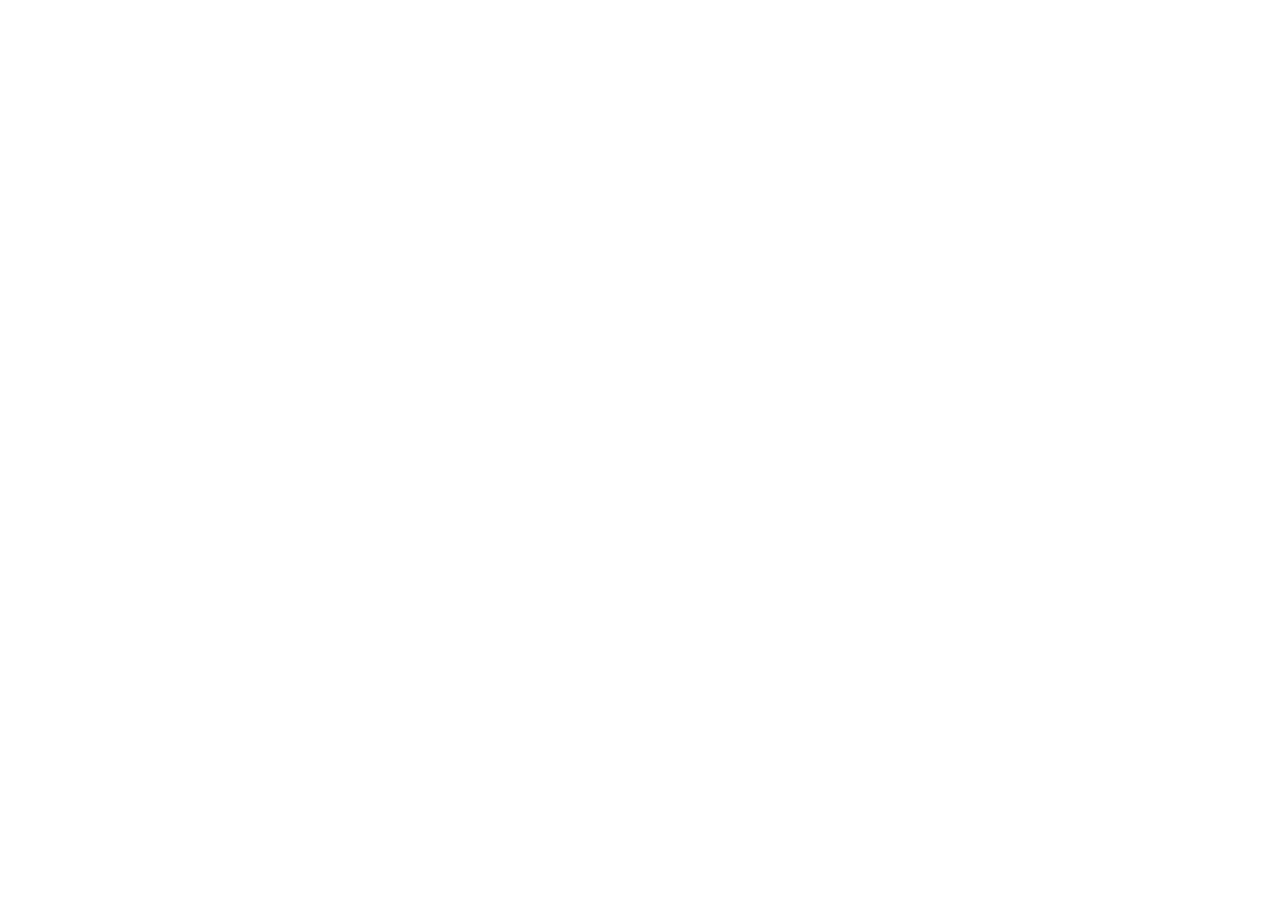
==== index.html @ 5623b1d1 "OSC app v1.0.0 review build" ====
<!doctype html>
<html lang="en">
  <head>
    <meta charset="UTF-8" />
    <meta name="viewport" content="width=device-width, initial-scale=1, viewport-fit=cover" />
    <meta name="theme-color" content="#83B726" />
    <meta name="description" content="OneSource Commercial business operations platform." />
    <title>OSC | OneSource Commercial</title>
    <script type="module" crossorigin src="./assets/index-0mWFvfF6.js"></script>
    <link rel="stylesheet" crossorigin href="./assets/index-DsCitcEf.css">
  </head>
  <body>
    <div id="root"></div>
  </body>
</html>
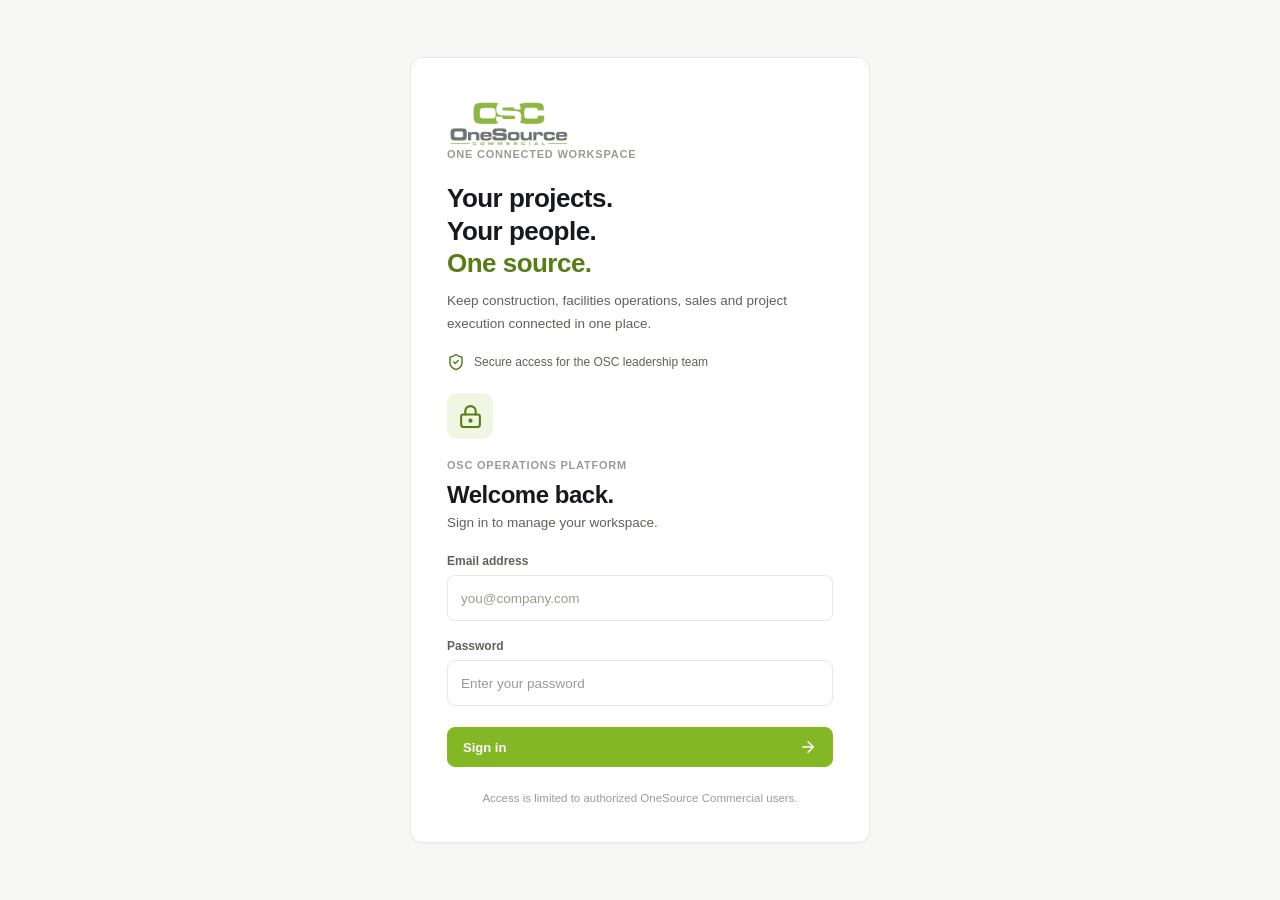
==== commit 996bd3be: "Deploy custom-domain root build for projectosc.com" ====
--- a/index.html
+++ b/index.html
@@ -3,11 +3,11 @@
   <head>
     <meta charset="UTF-8" />
     <meta name="viewport" content="width=device-width, initial-scale=1, viewport-fit=cover" />
-    <meta name="theme-color" content="#83B726" />
+    <meta name="theme-color" content="#000000" />
     <meta name="description" content="OneSource Commercial business operations platform." />
     <title>OSC | OneSource Commercial</title>
-    <script type="module" crossorigin src="./assets/index-0mWFvfF6.js"></script>
-    <link rel="stylesheet" crossorigin href="./assets/index-DsCitcEf.css">
+    <script type="module" crossorigin src="/assets/index-DLXqfjLJ.js"></script>
+    <link rel="stylesheet" crossorigin href="/assets/index-TkzuoEkD.css">
   </head>
   <body>
     <div id="root"></div>
--- a/assets/index-TkzuoEkD.css
+++ b/assets/index-TkzuoEkD.css
@@ -0,0 +1 @@
+.button.secondary{background:var(--surface);color:var(--ink);border:1px solid var(--line)}.button.secondary:hover:not(:disabled){border-color:#d8d8d0;color:var(--ink);background:var(--surface)}.button.small{min-height:34px;padding:7px 12px;font-size:12px}.button.danger-ghost{background:transparent;color:var(--red);border:1px solid rgba(201,58,50,.45)}.button.danger-ghost:hover:not(:disabled){border-color:var(--red);color:var(--red);background:var(--red-wash)}.crm-input{width:100%;min-height:42px;padding:10px 12px;border:1px solid var(--line);border-radius:var(--radius-sm);background:var(--surface);color:var(--ink);font-size:13px;outline:none}.crm-input::placeholder{color:var(--ink-3)}.crm-input:focus{border-color:var(--green);box-shadow:0 0 0 3px #83b7262e}textarea.crm-input{min-height:76px;resize:vertical}select.crm-input{-webkit-appearance:auto;-moz-appearance:auto;appearance:auto}input[type=checkbox],input[type=radio]{accent-color:var(--green)}.filter-bar{display:flex;flex-wrap:wrap;gap:12px;margin-bottom:20px}.filter-bar .crm-input{width:auto;min-width:180px}.filter-search{position:relative;flex:1;min-width:220px}.filter-search .crm-input{width:100%;padding-left:38px}.filter-search svg{position:absolute;left:12px;top:50%;transform:translateY(-50%);color:var(--ink-3)}.org-grid{display:grid;grid-template-columns:repeat(2,minmax(0,1fr));gap:14px}.org-card{padding:20px}.org-card-head{display:flex;align-items:flex-start;justify-content:space-between;gap:12px;margin-bottom:10px}.org-card h3{margin:0 0 4px;font-size:16px;font-weight:700}.org-meta{color:var(--ink-2);font-size:12px;line-height:1.7}.badge{display:inline-flex;align-items:center;padding:3px 9px;border:1px solid rgba(131,183,38,.35);border-radius:99px;background:var(--green-tint);color:var(--green-dark);font-size:11px;font-weight:600;white-space:nowrap}.badge.vendor{background:var(--panel-3);border-color:var(--line);color:var(--ink-2)}.badge.prospect{background:var(--amber-wash);border-color:#b97f1466;color:var(--amber)}.chip-row{display:flex;flex-wrap:wrap;gap:7px;margin:12px 0 4px}.chip{display:inline-flex;align-items:center;gap:6px;padding:4px 9px;border-radius:99px;background:var(--panel-3);border:1px solid var(--line);color:var(--ink-2);font-size:11px;font-weight:600}.chip button{display:inline-flex;padding:0;border:0;background:transparent;color:var(--ink-3)}.chip button:hover{color:var(--red)}.contact-list{margin-top:14px;border-top:1px solid var(--line)}.contact-row{display:flex;align-items:center;justify-content:space-between;gap:12px;padding:10px 0;border-bottom:1px solid var(--line-soft)}.contact-row:last-child{border-bottom:0}.contact-name{font-size:13px;font-weight:700}.contact-detail{color:var(--ink-2);font-size:11px;line-height:1.6}.card-actions{display:flex;gap:8px;margin-top:14px;flex-wrap:wrap}.trade-add{display:flex;gap:8px;margin-top:12px}.trade-add .crm-input{min-height:36px}.modal-backdrop{position:fixed;top:0;right:0;bottom:0;left:0;z-index:60;display:flex;align-items:flex-start;justify-content:center;padding:28px 16px;background:#17191d73;overflow-y:auto}.modal-card{width:min(680px,100%);padding:24px;border:1px solid var(--line);border-radius:14px;background:var(--surface);box-shadow:var(--shadow-floating)}.modal-head{display:flex;align-items:center;justify-content:space-between;gap:12px;margin-bottom:18px}.modal-head h2{margin:0;font-size:16px;font-weight:700;letter-spacing:.02em}.form-grid{display:grid;grid-template-columns:repeat(2,minmax(0,1fr));gap:14px}.field{display:flex;flex-direction:column;gap:6px}.field.full{grid-column:1 / -1}.field label{font-size:12px;font-weight:600;color:var(--ink-2)}.field-error{color:var(--red);font-size:11px;font-weight:600}.checkbox-row{display:flex;flex-wrap:wrap;gap:16px}.checkbox-row label{display:inline-flex;align-items:center;gap:7px;font-size:12px;font-weight:600;color:var(--ink)}.form-actions{display:flex;justify-content:flex-end;gap:10px;margin-top:20px}.crm-layout{display:grid;grid-template-columns:350px minmax(0,1fr);gap:14px;align-items:start}.crm-side{display:flex;flex-direction:column;gap:14px;min-width:0}.tabs{display:inline-flex;gap:4px;padding:4px;border:1px solid var(--line);border-radius:var(--radius-md);background:var(--panel-3)}.tab{padding:8px 15px;border:0;border-radius:var(--radius-sm);background:transparent;color:var(--ink-2);font-size:12.5px;font-weight:550}.tab:hover{color:var(--ink)}.tab.active{background:var(--surface);color:var(--ink);box-shadow:var(--shadow-card)}.mini-row{padding:11px 0;border-top:1px solid var(--line-soft)}.mini-row:first-of-type{border-top:0}.mini-title{display:flex;align-items:center;justify-content:space-between;gap:10px;font-size:13px;font-weight:700}.mini-detail{margin-top:3px;color:var(--ink-2);font-size:11px;line-height:1.6}.overdue{color:var(--red);font-weight:700}.board{display:flex;gap:12px;overflow-x:auto;padding-bottom:14px}.board-column{flex:1 0 240px;max-width:300px;padding:13px;border:1px solid var(--line);border-radius:var(--radius-lg);background:var(--panel-2);box-shadow:var(--shadow-card)}.board-column h3{display:flex;align-items:center;justify-content:space-between;margin:0 0 12px;font-size:11px;font-weight:600;letter-spacing:.07em;text-transform:uppercase;color:var(--ink-3)}.board-column h3 .section-count{margin-left:0}.opp-card{padding:12px;margin-bottom:9px;border:1px solid var(--line);border-radius:var(--radius-md);background:var(--surface);cursor:pointer}.opp-card:hover{border-color:var(--green-dim)}.opp-card.selected{border-color:var(--green);box-shadow:0 0 0 2px #83b72640}.opp-card h4{margin:0 0 5px;font-size:13px;font-weight:700;line-height:1.4}.opp-meta{color:var(--ink-2);font-size:11px;line-height:1.65}.opp-value{color:var(--green-dark);font-weight:700;font-variant-numeric:tabular-nums}.opp-actions{display:flex;gap:7px;margin-top:10px}.opp-actions select{flex:1;min-height:34px;font-size:11px}.timeline{display:flex;flex-direction:column}.timeline-item{padding:11px 0 11px 16px;border-left:2px solid var(--line);position:relative}.timeline-item:before{content:"";position:absolute;left:-5px;top:16px;width:8px;height:8px;border-radius:50%;background:var(--green)}.timeline-item h4{margin:0 0 3px;font-size:12px;font-weight:700}.timeline-item p{margin:0;color:var(--ink-2);font-size:11px;line-height:1.6}@media(max-width:1180px){.crm-layout,.org-grid{grid-template-columns:1fr}}@media(max-width:760px){.form-grid{grid-template-columns:1fr}.filter-bar .crm-input{width:100%}.board-column{flex-basis:82vw;max-width:82vw}}.status-badge{display:inline-flex;align-items:center;padding:3px 9px;border:1px solid var(--line);border-radius:99px;background:var(--panel-3);color:var(--ink-2);font-size:11px;font-weight:600;white-space:nowrap}.status-badge.pending{background:var(--amber-wash);border-color:#b97f1466;color:var(--amber)}.status-badge.active{background:var(--green-tint);border-color:#83b72659;color:var(--green-dark)}.status-badge.on_hold{background:var(--panel-3);color:var(--ink-2)}.status-badge.complete{background:var(--panel-3);border-color:var(--line);color:var(--ink-2)}.status-badge.todo{background:var(--panel-3);color:var(--ink-2)}.status-badge.in_progress{background:var(--green-tint);border-color:#83b72659;color:var(--green-dark)}.status-badge.blocked{background:var(--red-wash);border-color:#c93a3266;color:var(--red)}.status-badge.done{background:var(--panel-3);border-color:var(--line);color:var(--ink-2)}.status-badge.canceled{background:var(--panel-3);color:var(--ink-3)}.priority-badge.urgent{background:var(--red-wash);border-color:#c93a3266;color:var(--red)}.priority-badge.high{background:var(--amber-wash);border-color:#b97f1466;color:var(--amber)}.project-grid{display:grid;grid-template-columns:repeat(2,minmax(0,1fr));gap:14px}.project-card{display:block;padding:20px}a.project-card:hover,.project-card:hover{border-color:var(--green-dim);color:inherit}.project-card-head{display:flex;align-items:flex-start;justify-content:space-between;gap:12px;margin-bottom:6px}.project-card h3{margin:0 0 4px;font-size:16px;font-weight:700}.project-number{color:var(--green-dark);font-size:11.5px;font-weight:600}.project-meta{color:var(--ink-2);font-size:12px;line-height:1.7}.progress-track{height:6px;margin:14px 0 6px;border-radius:99px;background:#eeeee8;overflow:hidden}.progress-fill{height:100%;border-radius:99px;background:var(--green)}.progress-label{display:flex;justify-content:space-between;color:var(--ink-2);font-size:11.5px}.detail-back{display:inline-flex;align-items:center;gap:7px;margin-bottom:16px;color:var(--green-dark);font-size:12.5px;font-weight:600}.detail-head{padding:22px;margin-bottom:14px}.detail-head-top{display:flex;align-items:flex-start;justify-content:space-between;gap:16px;flex-wrap:wrap}.detail-head h1{margin:4px 0 6px;font-size:clamp(22px,3vw,29px);font-weight:700;letter-spacing:.01em}.detail-head-actions{display:flex;align-items:center;gap:10px;flex-wrap:wrap}.detail-head-actions .crm-input{width:auto;min-width:150px;min-height:40px}.kv-grid{display:grid;grid-template-columns:repeat(4,minmax(0,1fr));gap:16px 22px;margin-top:20px}.kv{min-width:0}.kv dt{margin:0 0 4px;color:var(--ink-3);font-size:11px;font-weight:600;letter-spacing:.07em;text-transform:uppercase}.kv dd{margin:0;color:var(--ink);font-size:13px;font-weight:600;overflow-wrap:anywhere}.detail-tabs{margin-bottom:14px}.checklist-progress{display:flex;align-items:center;gap:14px;margin-bottom:8px}.checklist-progress .progress-track{flex:1;margin:0}.checklist-progress span{color:var(--ink-2);font-size:11.5px;white-space:nowrap}.checklist-item{display:flex;align-items:flex-start;gap:12px;padding:12px 0;border-top:1px solid var(--line-soft)}.checklist-item:first-of-type{border-top:0}.checklist-item input[type=checkbox]{width:17px;height:17px;margin-top:1px;accent-color:var(--green);flex-shrink:0}.checklist-body{flex:1;min-width:0}.checklist-title{font-size:13px;font-weight:700}.checklist-title.done{color:var(--ink-3);text-decoration:line-through}.checklist-detail{color:var(--ink-2);font-size:11px;line-height:1.6}.required-tag{margin-left:8px;padding:2px 7px;border:1px solid rgba(185,127,20,.4);border-radius:99px;background:var(--amber-bg);color:var(--amber);font-size:10.5px;font-weight:600;vertical-align:2px}.file-row{display:flex;align-items:center;justify-content:space-between;gap:14px;padding:12px 0;border-top:1px solid var(--line-soft)}.file-row:first-of-type{border-top:0}.file-main{display:flex;align-items:center;gap:12px;min-width:0}.file-icon{display:flex;align-items:center;justify-content:center;width:36px;height:36px;border:1px solid var(--line);border-radius:var(--radius-md);background:var(--green-tint);color:var(--green-dark);flex-shrink:0}.file-name{font-size:13px;font-weight:700;overflow-wrap:anywhere}.file-detail{color:var(--ink-2);font-size:11px;line-height:1.6}.file-actions{display:flex;gap:8px;flex-shrink:0}.upload-bar{display:flex;flex-wrap:wrap;align-items:center;gap:10px;margin-bottom:8px}.upload-bar .crm-input{width:auto;min-width:150px}.upload-bar input[type=file]{font-size:12px;color:var(--ink-2);max-width:100%}.task-card{cursor:default}.task-card .opp-actions select{flex:1}.task-comments{margin-top:12px;padding-top:12px;border-top:1px solid var(--line-soft)}.comment-row{padding:9px 0;border-top:1px solid var(--line-soft)}.comment-row:first-of-type{border-top:0}.comment-meta{color:var(--ink-3);font-size:11.5px}.comment-body{margin-top:2px;font-size:12px;line-height:1.6;color:var(--ink)}.comment-form{display:flex;gap:8px;margin-top:10px}.comment-form .crm-input{flex:1;min-height:38px}.note-row{padding:13px 0;border-top:1px solid var(--line-soft)}.note-row:first-of-type{border-top:0}.note-head{display:flex;align-items:baseline;justify-content:space-between;gap:12px}.note-title{font-size:13px;font-weight:700}.note-meta{color:var(--ink-3);font-size:11.5px;white-space:nowrap}.note-body{margin-top:4px;color:var(--ink-2);font-size:12px;line-height:1.7;white-space:pre-wrap}.member-row{display:flex;align-items:center;justify-content:space-between;gap:12px;padding:10px 0;border-top:1px solid var(--line-soft)}.member-row:first-of-type{border-top:0}.member-name{font-size:13px;font-weight:700}.member-detail{color:var(--ink-2);font-size:11px}.member-add{display:flex;flex-wrap:wrap;gap:8px;margin-top:14px}.member-add .crm-input{width:auto;flex:1;min-width:150px;min-height:38px}.section-stack{display:flex;flex-direction:column;gap:14px}@media(max-width:1180px){.kv-grid{grid-template-columns:repeat(2,minmax(0,1fr))}}@media(max-width:760px){.project-grid{grid-template-columns:1fr}.kv-grid{grid-template-columns:1fr 1fr}.file-row{flex-direction:column;align-items:flex-start}}.status-badge.wo-received{background:var(--panel-3);color:var(--ink-2)}.status-badge.wo-quoted{background:var(--amber-wash);border-color:#b97f1466;color:var(--amber)}.status-badge.wo-approved,.status-badge.wo-scheduled,.status-badge.wo-in_progress{background:var(--green-wash);border-color:#83b72666;color:var(--green-dark)}.status-badge.wo-completed{background:var(--panel-3);border-color:var(--line);color:var(--ink-2)}.status-badge.wo-invoiced{background:var(--amber-wash);border-color:#b97f1466;color:var(--amber)}.status-badge.wo-paid{background:var(--green-wash);border-color:#83b72666;color:var(--green-dark)}.status-badge.wo-canceled{background:var(--panel-3);color:var(--ink-3)}.status-badge.wo-contract-draft{background:var(--panel-3);color:var(--ink-2)}.status-badge.wo-contract-active{background:var(--green-wash);border-color:#83b72666;color:var(--green-dark)}.status-badge.wo-contract-on_hold{background:var(--amber-wash);border-color:#b97f1466;color:var(--amber)}.status-badge.wo-contract-expired{background:var(--red-wash);border-color:#c93a3266;color:var(--red)}.status-badge.wo-contract-canceled{background:var(--panel-3);color:var(--ink-3)}.status-badge.log-draft{background:var(--panel-3);color:var(--ink-2)}.status-badge.log-submitted{background:var(--green-wash);border-color:#83b72666;color:var(--green-dark)}.status-badge.log-corrected{background:var(--amber-wash);border-color:#b97f1466;color:var(--amber)}.status-badge.punch-open{background:var(--red-wash);border-color:#c93a3266;color:var(--red)}.status-badge.punch-ready{background:var(--amber-wash);border-color:#b97f1466;color:var(--amber)}.status-badge.punch-verified{background:var(--green-wash);border-color:#83b72666;color:var(--green-dark)}.status-badge.punch-closed{background:var(--panel-3);border-color:var(--line);color:var(--ink-2)}.photo-strip{display:flex;flex-wrap:wrap;gap:12px;margin-top:6px}.photo-thumb{margin:0;width:128px}.photo-thumb img{width:128px;height:96px;object-fit:cover;display:block;border-radius:var(--radius-sm);border:1px solid var(--line);background:var(--panel-2)}.photo-thumb-placeholder{width:128px;height:96px;display:flex;align-items:center;justify-content:center;border-radius:var(--radius-sm);border:1px dashed var(--line);color:var(--ink-3);background:var(--panel)}.photo-thumb figcaption{display:flex;flex-direction:column;gap:1px;margin-top:5px}.photo-thumb-type{font-size:11px;font-weight:600;text-transform:uppercase;letter-spacing:.07em;color:var(--green-dark)}.photo-thumb-name{font-size:11px;color:var(--ink-2);overflow:hidden;text-overflow:ellipsis;white-space:nowrap}.sync-indicator{display:inline-flex;align-items:center;gap:6px;padding:6px 12px;border-radius:99px;cursor:pointer;border:1px solid var(--line);background:var(--surface);font-size:11.5px;font-weight:600;color:var(--ink-2)}.sync-indicator.is-offline{background:var(--amber-wash);border-color:#b97f1473;color:var(--amber)}.sync-indicator .spin{animation:osc-spin 1.1s linear infinite}@keyframes osc-spin{0%{transform:rotate(0)}to{transform:rotate(360deg)}}.cal-toolbar{display:flex;align-items:center;justify-content:space-between;gap:14px;flex-wrap:wrap;margin-bottom:18px}.cal-toolbar-left{display:flex;align-items:center;gap:10px;flex-wrap:wrap}.cal-title{margin:0;font-size:19px;font-weight:700;letter-spacing:.01em}.cal-nav{display:inline-flex;gap:6px}.cal-nav .icon-button{border:1px solid var(--line);background:var(--panel)}.cal-filters{display:flex;align-items:center;gap:10px;flex-wrap:wrap}.cal-filters .crm-input{width:auto;min-width:190px}.cal-mine{display:inline-flex;align-items:center;gap:7px;font-size:12px;font-weight:600;color:var(--ink)}.cal-mine input{width:17px;height:17px;accent-color:var(--green)}.cal-weekdays{display:grid;grid-template-columns:repeat(7,minmax(0,1fr));gap:8px;margin-bottom:8px}.cal-weekdays span{color:var(--ink-3);font-size:11px;font-weight:600;letter-spacing:.07em;text-transform:uppercase;text-align:left;padding:0 4px}.cal-grid{display:grid;grid-template-columns:repeat(7,minmax(0,1fr));gap:8px}.cal-cell{min-height:108px;padding:8px;border:1px solid var(--line);border-radius:var(--radius-lg);background:var(--surface);color:var(--ink);text-align:left;display:flex;flex-direction:column;gap:4px;overflow:hidden;cursor:pointer}.cal-cell:hover{border-color:var(--green-dim)}.cal-cell.other-month{background:var(--panel-2)}.cal-cell.other-month .cal-daynum{color:var(--ink-3)}.cal-cell.today{border-color:var(--green);box-shadow:inset 0 0 0 1px var(--green)}.cal-daynum{font-size:12px;font-weight:700;font-variant-numeric:tabular-nums;color:var(--ink)}.cal-cell.today .cal-daynum{color:var(--green-dark)}.cal-chip{display:block;width:100%;padding:4px 7px;border:1px solid rgba(131,183,38,.3);border-radius:var(--radius-sm);background:var(--green-tint);color:var(--green-dark);font-size:10.5px;font-weight:600;line-height:1.35;text-align:left;white-space:nowrap;overflow:hidden;text-overflow:ellipsis}button.cal-chip{cursor:pointer}button.cal-chip:hover{background:#83b72638}a.cal-chip{text-decoration:none}a.cal-chip:hover{color:var(--green-dark);background:#83b7262e}.cal-chip.completed{background:var(--panel-3);border-color:var(--line);color:var(--ink-3);text-decoration:line-through}.cal-chip.milestone{background:var(--amber-wash);border-color:#b97f1459;color:var(--amber)}.cal-chip.milestone.completed{background:var(--panel-3);border-color:var(--line);color:var(--ink-2);text-decoration:none}.cal-chip.milestone.overdue{background:var(--red-wash);border-color:#c93a3266;color:var(--red)}.cal-more{color:var(--ink-3);font-size:11px;padding:0 4px}.cal-week{display:grid;grid-template-columns:repeat(7,minmax(0,1fr));gap:8px}.cal-week-day{min-height:220px;padding:10px;border:1px solid var(--line);border-radius:var(--radius-lg);background:var(--surface);display:flex;flex-direction:column;gap:6px}.cal-week-day.today{border-color:var(--green);box-shadow:inset 0 0 0 1px var(--green)}.cal-week-day h3{margin:0 0 4px;font-size:11px;font-weight:600;letter-spacing:.07em;text-transform:uppercase;color:var(--ink-3)}.cal-week-day .cal-chip{white-space:normal}.agenda-day{margin-bottom:18px}.agenda-day h3{margin:0 0 8px;font-size:13px;font-weight:700}.agenda-item{display:flex;align-items:center;justify-content:space-between;gap:14px;width:100%;padding:10px 0;border:0;border-top:1px solid var(--line-soft);background:transparent;color:var(--ink);text-align:left;font:inherit}button.agenda-item{cursor:pointer}button.agenda-item:hover .agenda-item-title{color:var(--green-dark)}.agenda-item-main{min-width:0}.agenda-item-title{font-size:13px;font-weight:700}.agenda-item-detail{color:var(--ink-2);font-size:11px;line-height:1.6}.agenda-item-time{flex-shrink:0;color:var(--ink-2);font-size:12px;font-variant-numeric:tabular-nums;text-align:right}.assignee-list{display:flex;flex-direction:column;gap:7px;max-height:168px;overflow-y:auto;padding:10px;border:1px solid var(--line);border-radius:var(--radius-sm);background:var(--panel)}.assignee-list label{display:inline-flex;align-items:center;gap:8px;font-size:12px;font-weight:600;color:var(--ink)}.assignee-list input{width:17px;height:17px;accent-color:var(--green)}.conflict-box{margin-top:14px;padding:12px 14px;border:1px solid rgba(185,127,20,.4);border-radius:var(--radius-sm);background:var(--amber-wash);color:var(--amber);font-size:12px;line-height:1.6}.conflict-box strong{display:block;margin-bottom:4px}.conflict-box ul{margin:0;padding-left:18px}.status-badge.planned{background:var(--panel-3);color:var(--ink-2)}.status-badge.at_risk{background:var(--amber-wash);border-color:#b97f1466;color:var(--amber)}.status-badge.missed{background:var(--red-wash);border-color:#c93a3266;color:var(--red)}.status-badge.completed{background:var(--panel-3);border-color:var(--line);color:var(--ink-2)}.status-badge.scheduled,.status-badge.confirmed{background:var(--green-tint);border-color:#83b72659;color:var(--green-dark)}.milestone-row{display:flex;align-items:flex-start;justify-content:space-between;gap:14px;padding:12px 0;border-top:1px solid var(--line-soft)}.milestone-row:first-of-type{border-top:0}.milestone-main{min-width:0}.milestone-title{font-size:13px;font-weight:700}.milestone-detail{color:var(--ink-2);font-size:11px;line-height:1.6}.milestone-actions{display:flex;align-items:center;gap:8px;flex-shrink:0;flex-wrap:wrap}.milestone-actions .crm-input{width:auto;min-height:36px}.milestone-form{display:grid;grid-template-columns:repeat(2,minmax(0,1fr));gap:12px;margin-bottom:8px}@media(max-width:1100px){.cal-week{grid-template-columns:repeat(2,minmax(0,1fr))}}@media(max-width:760px){.cal-grid{gap:5px}.cal-cell{min-height:74px;padding:5px}.cal-chip{font-size:9.5px;padding:3px 5px}.cal-week{grid-template-columns:1fr}.cal-week-day{min-height:0}.milestone-form{grid-template-columns:1fr}.milestone-row{flex-direction:column}}.page-heading{display:flex;align-items:flex-end;justify-content:space-between;gap:20px;margin-bottom:14px}.page-heading h1{margin:0 0 5px;color:var(--ink);font-size:23px;font-weight:650;letter-spacing:-.02em;line-height:1.25}.page-heading p{margin:0;color:var(--ink-2);font-size:13.5px;line-height:1.55}.page-heading .page-actions{display:flex;align-items:center;gap:9px;flex-wrap:wrap;flex-shrink:0}.stat-grid{display:grid;grid-template-columns:repeat(4,minmax(0,1fr));gap:14px}.stat-card{display:flex;flex-direction:column;gap:6px;min-height:96px;padding:14px 16px 13px;background:var(--surface);border:1px solid var(--line);border-radius:var(--radius-lg);box-shadow:var(--shadow-card)}.stat-card span{color:var(--ink-3);font-size:11px;font-weight:600;letter-spacing:.07em;text-transform:uppercase;line-height:1.5}.stat-card strong{margin-top:auto;color:var(--ink);font-size:27px;font-weight:650;font-variant-numeric:tabular-nums;letter-spacing:-.02em;line-height:1.1}.stat-card small{color:var(--ink-2);font-size:11.5px;line-height:1.45}.panel-title{display:flex;align-items:baseline;justify-content:space-between;gap:12px;margin-bottom:12px}.panel-title h2{margin:0;font-size:15px;font-weight:700}.panel-title span{color:var(--ink-3);font-size:12px;font-weight:500;white-space:nowrap}.due-overdue{color:var(--red);font-weight:700}.due-soon{color:var(--amber);font-weight:700}.countdown-pill{display:inline-flex;align-items:center;gap:6px;padding:3px 9px;border:1px solid var(--line);border-radius:99px;background:var(--panel-3);color:var(--ink-2);font-size:11.5px;font-weight:600;white-space:nowrap}.countdown-pill.overdue{background:var(--red-wash);color:var(--red);border-color:#c93a3266}.countdown-pill.due-soon{background:var(--amber-wash);color:var(--amber);border-color:#b97f1466}.bid-card{padding:20px;margin-bottom:14px}.bid-card:last-of-type{margin-bottom:0}.bid-card-head{display:flex;align-items:flex-start;justify-content:space-between;gap:14px;flex-wrap:wrap}.bid-card-head h3{margin:0 0 4px;font-size:16px;font-weight:700}.bid-card-actions{display:flex;align-items:center;gap:9px;flex-wrap:wrap}.bid-card-head .bid-card-actions{flex-wrap:nowrap;flex-shrink:0}.bid-card .countdown-pill{min-width:128px;min-height:36px;justify-content:center;flex-shrink:0;font-variant-numeric:tabular-nums}.bid-card-head .bid-card-actions .crm-input{min-width:132px}.coverage-grid{display:grid;grid-template-columns:repeat(auto-fill,minmax(210px,1fr));gap:10px;margin:14px 0 4px}.coverage-box{padding:13px;border:1px solid var(--line);border-radius:var(--radius-md);background:var(--panel-2)}.coverage-box strong{display:block;font-size:13px;margin-bottom:5px}.coverage-box span{color:var(--ink-2);font-size:11px;line-height:1.6;display:block}.coverage-box.thin{border-color:#b97f1466;background:var(--amber-wash)}.est-table-wrap{overflow-x:auto;margin-top:12px}.est-table{width:100%;border-collapse:collapse;font-size:12.5px}.est-table th{text-align:left;padding:8px 10px;color:var(--ink-3);font-size:11.5px;font-weight:600;border-bottom:1px solid var(--line);white-space:nowrap}.est-table td{padding:8px 10px;border-bottom:1px solid var(--line-soft);vertical-align:middle}.est-table tr.selected-row td{background:var(--green-wash)}.est-table .num{text-align:right;font-variant-numeric:tabular-nums;white-space:nowrap}.est-table th.num{text-align:right}.est-table .row-actions{display:flex;gap:6px;justify-content:flex-end}.items-table td{padding:5px 8px}.items-table .crm-input{min-height:34px;padding:6px 9px;font-size:12.5px}.items-table .num-input{text-align:right;font-variant-numeric:tabular-nums}.items-table .desc-input{min-width:190px}.items-table .code-input{width:86px}.items-table .unit-input{width:64px}.items-table .money-cell{font-weight:700;color:var(--ink);font-variant-numeric:tabular-nums}.items-table tr.dirty-row td{background:#b97f140f}.items-table .icon-button{width:32px;height:32px}.totals-panel{display:grid;grid-template-columns:repeat(auto-fit,minmax(180px,1fr));gap:10px;margin-top:16px}.total-box{padding:14px;border:1px solid var(--line);border-radius:var(--radius-md);background:var(--panel-2)}.total-box span{display:block;color:var(--ink-3);font-size:11px;font-weight:600;margin-bottom:6px;text-transform:uppercase;letter-spacing:.07em}.total-box strong{font-size:19px;font-weight:700;font-variant-numeric:tabular-nums}.total-box.grand{background:var(--green-wash);border-color:var(--green-dim)}.total-box.grand strong{color:var(--green-dark);font-size:22px}.est-head-actions{display:flex;align-items:center;gap:10px;flex-wrap:wrap}.est-meta{color:var(--ink-2);font-size:12px;line-height:1.55;margin:0}.frozen-note{display:flex;gap:10px;align-items:flex-start;padding:12px 14px;margin:14px 0;border:1px solid rgba(185,127,20,.4);border-radius:var(--radius-md);background:var(--amber-bg);color:var(--amber);font-size:12px;line-height:1.6}.inline-form{display:grid;grid-template-columns:repeat(auto-fit,minmax(150px,1fr));gap:10px;margin-top:12px;align-items:end}.inline-form .button{min-height:42px}.list-row{display:flex;align-items:center;gap:14px;padding:12px 0;border-bottom:1px solid var(--line-soft)}.list-row:last-child{border-bottom:0}.list-row>div{flex:1;min-width:0}.list-row>div strong{font-size:13.5px;font-weight:700}.list-row>strong{font-variant-numeric:tabular-nums;white-space:nowrap}.list-row .badge,.list-row .button{flex-shrink:0}@media(max-width:760px){.bid-card{padding:16px}.items-table .desc-input{min-width:150px}.page-heading{flex-direction:column;align-items:flex-start;gap:13px}.stat-grid{grid-template-columns:repeat(2,minmax(0,1fr))}.list-row{flex-wrap:wrap}}@media(max-width:520px){.stat-grid{grid-template-columns:1fr}}.money-page .section-card{margin-bottom:14px}.table-scroll{overflow-x:auto;margin-top:12px}.link-button{background:none;border:0;padding:0;color:var(--green-dark);font-weight:700;cursor:pointer;text-align:left}.link-button:hover{text-decoration:underline}.button-row{display:flex;gap:10px;flex-wrap:wrap}.icon-button.danger{color:var(--red)}.money-project-picker{max-width:460px}.money-contract-strip{margin-top:16px}.money-small-strong{font-size:1rem!important}.money-form{margin-top:16px;align-items:end}.money-form-action{display:flex;align-items:end}.money-subhead{display:flex;align-items:center;gap:8px;margin:22px 0 10px;font-size:1rem}.money-empty{display:grid;gap:10px}.money-inline-edit{display:inline-flex;gap:6px;align-items:center}.money-inline-input{width:110px;padding:5px 8px}.money-actions{display:inline-flex;gap:6px;align-items:center;flex-wrap:wrap}.money-reject-row{display:flex;gap:6px;margin-top:8px;align-items:center}.money-reject-note{display:block;margin-top:6px;color:var(--red);font-size:.82rem}.money-row-selected td{background:#83b72617}.money-co-detail{margin-top:18px;border-top:1px solid var(--line);padding-top:6px}.money-app-editor{margin-top:20px;border-top:1px solid var(--line);padding-top:14px}.money-footnote{margin-top:10px;font-size:.85rem}.owner-badge{background:var(--green-tint);border-color:#83b72659;color:var(--green-dark)}.badge.co-draft,.badge.app-draft{background:var(--panel-3);border-color:var(--line);color:var(--ink-2)}.badge.co-pending{background:var(--amber-wash);border-color:#b97f1466;color:var(--amber)}.badge.co-approved,.badge.app-approved,.badge.app-paid{background:var(--green-tint);border-color:#83b72659;color:var(--green-dark)}.badge.co-rejected,.badge.app-disputed{background:var(--red-wash);border-color:#c93a3266;color:var(--red)}.badge.co-void,.badge.app-void{background:var(--panel-3);border-color:var(--line);color:var(--ink-3)}.badge.app-submitted{background:var(--panel-3);border-color:var(--line);color:var(--ink)}.badge.app-partially_paid{background:var(--amber-wash);border-color:#b97f1466;color:var(--amber)}.badge.status-draft{background:var(--panel-3);border-color:var(--line);color:var(--ink-2)}.badge.status-approved{background:var(--green-tint);border-color:#83b72659;color:var(--green-dark)}.badge.status-superseded{background:var(--panel-3);border-color:var(--line);color:var(--ink-3)}.button.danger-solid{background:var(--red);border-color:var(--red);color:#fff}.button.danger-solid:hover:not(:disabled){background:var(--red);color:#fff;filter:brightness(1.08)}.g702-table{width:100%;border-collapse:collapse;margin:12px 0 20px;max-width:760px}.g702-table td{padding:8px 12px;border-bottom:1px solid var(--line-soft)}.g702-table td:last-child{text-align:right;font-variant-numeric:tabular-nums;white-space:nowrap;width:180px}.g702-table .g702-strong td{font-weight:700;background:var(--panel-2)}.g702-table .g702-grand td{font-weight:800;font-size:1.05rem;background:var(--green-tint);border-top:2px solid var(--green);border-bottom:2px solid var(--green)}.money-print-head h3{margin:18px 0 2px;font-size:1.02rem}.money-print-head p{margin:0 0 6px;color:var(--ink-2);font-size:.9rem}.g703-table input.money-inline-input{width:96px}@media print{body *{visibility:hidden}.print-area,.print-area *{visibility:visible}.print-area{position:absolute;inset:0 auto auto 0;width:100%;padding:24px;background:#fff;color:#000}.print-area *{color:#000!important;background:#fff!important;border-color:#999!important;box-shadow:none!important;text-shadow:none!important}.print-area .g702-table td,.print-area .est-table td,.print-area .est-table th{border-bottom:1px solid #bbb!important}.print-area .g702-table .g702-grand td{border-top:2px solid #000!important;border-bottom:2px solid #000!important}.print-area .table-scroll{overflow:visible}.print-area input,.print-area button{display:none!important}}.wd-group{margin-top:1.1rem}.wd-group-head{display:flex;align-items:center;gap:.6rem;margin:0 0 .6rem;font-size:.95rem}.badge.severity-critical{background:var(--red-wash);border-color:#c93a3266;color:var(--red)}.badge.severity-warning{background:var(--amber-wash);border-color:#b97f1466;color:var(--amber)}.badge.severity-info{background:var(--green-tint);border-color:#83b72659;color:var(--green-dark)}.wd-list{display:grid;gap:.7rem}.wd-finding{position:relative;border:1px solid var(--line);border-radius:var(--radius-lg);padding:.85rem 1rem;background:var(--surface);box-shadow:var(--shadow-card)}.wd-finding-head{display:flex;flex-wrap:wrap;align-items:center;gap:.5rem}.wd-detail{margin:.55rem 0 .35rem;font-size:.98rem;line-height:1.5}.wd-meta{margin:0;font-size:.85rem}.wd-actions{display:flex;flex-wrap:wrap;gap:.45rem;margin-top:.7rem}.button.small{min-height:34px;padding:.35rem .7rem;font-size:.85rem}.wd-settings{display:grid;gap:.6rem}.wd-setting-row{display:flex;flex-wrap:wrap;align-items:center;gap:.9rem;border:1px solid var(--line);border-radius:var(--radius-md);background:var(--surface);padding:.7rem .9rem}.wd-setting-main{flex:1 1 260px}.wd-setting-main strong{display:block}.wd-setting-main p{margin:.25rem 0 0;font-size:.85rem}.wd-setting-field{display:flex;align-items:center;gap:.4rem;font-size:.85rem;color:var(--ink-2)}.wd-setting-field input[type=number]{width:4.5rem}.wd-prefs{display:grid;gap:.55rem;margin-bottom:.8rem}.wd-pref-row{display:flex;align-items:flex-start;gap:.6rem;font-size:.95rem}.wd-pref-row input[type=checkbox]{margin-top:.2rem;accent-color:var(--green)}.wd-quiet-hours{display:flex;flex-wrap:wrap;gap:.8rem;margin-left:1.6rem}.notif-root{position:relative;display:inline-flex}.notification-button{position:relative}.notif-badge{position:absolute;top:1px;right:1px;min-width:17px;height:17px;padding:0 4px;border-radius:99px;background:var(--red);color:#fff;font-size:10px;font-weight:700;line-height:17px;text-align:center}.notif-panel{position:absolute;top:calc(100% + 10px);right:0;width:min(380px,calc(100vw - 32px));max-height:min(560px,calc(100dvh - 110px));display:flex;flex-direction:column;background:var(--surface);border:1px solid var(--line);border-radius:var(--radius-lg);box-shadow:var(--shadow-floating);z-index:60;overflow:hidden}.notif-panel-head{display:flex;align-items:center;justify-content:space-between;padding:12px 14px;border-bottom:1px solid var(--line);font-size:13px;font-weight:650;letter-spacing:-.01em}.notif-mark-all{display:inline-flex;align-items:center;gap:5px;border:0;background:transparent;color:var(--green-dark);font-size:12px;font-weight:700}.notif-mark-all:hover{text-decoration:underline}.notif-list{list-style:none;margin:0;padding:0;overflow-y:auto}.notif-item{display:flex;flex-direction:column;gap:2px;width:100%;padding:10px 14px;border:0;border-bottom:1px solid var(--line-soft);background:transparent;color:var(--ink);text-align:left}.notif-item:hover{background:#f4f4ef}.notif-item.unread{background:#83b7260f}.notif-item.unread .notif-title{font-weight:800}.notif-item-top{display:flex;justify-content:space-between;gap:8px}.notif-kind{font-size:11px;font-weight:600;color:var(--green-dark)}.notif-time{font-size:11px;color:var(--ink-3)}.notif-title{font-size:13px;font-weight:600;color:var(--ink)}.notif-body{font-size:12px;color:var(--ink-2);line-height:1.45}.notif-empty{padding:16px 14px;margin:0;font-size:12px;color:var(--ink-2);line-height:1.6}.notif-footer{padding:11px 14px;border:0;border-top:1px solid var(--line);background:var(--surface);color:var(--green-dark);font-size:12px;font-weight:700;text-align:left}.notif-footer:hover{text-decoration:underline}:root{font-family:-apple-system,BlinkMacSystemFont,Segoe UI,Inter,Roboto,Helvetica Neue,Arial,sans-serif;color:#17191d;background:#f7f7f4;font-synthesis:none;text-rendering:optimizeLegibility;-webkit-font-smoothing:antialiased;--bg: #f7f7f4;--surface: #ffffff;--line: #e8e8e2;--line-soft: #efefea;--ink: #17191d;--ink2: #5f6259;--ink3: #9a9c92;--green: #83b726;--green-dark: #587d16;--green-tint: #f0f6e2;--amber: #b97f14;--amber-bg: #fdf6e3;--red: #c93a32;--red-bg: #fdeeec;--panel: #ffffff;--panel-2: #fbfbf8;--panel-3: #f1f1ec;--ink-2: #5f6259;--ink-3: #9a9c92;--green-2: #8eb643;--green-dim: #587d16;--green-wash: #f0f6e2;--amber-wash: #fdf6e3;--red-wash: #fdeeec;--sans: -apple-system, BlinkMacSystemFont, "Segoe UI", Inter, Roboto, "Helvetica Neue", Arial, sans-serif;--osc-green: #83b726;--osc-green-light: #8eb643;--osc-green-dark: #587d16;--osc-green-soft: #f0f6e2;--osc-gray: #5f6259;--osc-dark: #17191d;--osc-muted: #5f6259;--osc-white: #ffffff;--osc-background: #f7f7f4;--osc-border: #e8e8e2;--osc-warning: #b97f14;--osc-danger: #c93a32;--osc-success: #83b726;--sidebar-width: 224px;--sidebar-collapsed: 76px;--topbar-height: 56px;--radius-sm: 8px;--radius-md: 10px;--radius-lg: 12px;--shadow-card: 0 1px 2px rgba(23, 25, 29, .03);--shadow-floating: 0 16px 40px rgba(23, 25, 29, .14)}*{box-sizing:border-box}html,body,#root{min-height:100%;margin:0}body{min-width:320px;background:var(--bg);color:var(--ink)}::selection{background:#83b72640}button,input,textarea,select{font:inherit}button{cursor:pointer}button:disabled{cursor:not-allowed;opacity:.55}a{color:inherit;text-decoration:none}a:hover{color:var(--green-dark)}button:focus-visible,input:focus-visible,textarea:focus-visible,select:focus-visible,a:focus-visible{outline:2px solid rgba(131,183,38,.55);outline-offset:2px}h1,h2,h3,h4,p{margin-top:0}.muted{color:var(--ink-2)}.small{font-size:12px}.success{color:var(--green-dark)}.warning{color:var(--amber)}.danger{color:var(--red)}.eyebrow{margin:0 0 10px;color:var(--ink3);font-size:11px;font-weight:600;letter-spacing:.07em;text-transform:uppercase}.card{background:var(--surface);border:1px solid var(--line);border-radius:var(--radius-lg);box-shadow:var(--shadow-card)}.button{display:inline-flex;align-items:center;justify-content:center;gap:8px;min-height:40px;padding:9px 15px;border:1px solid var(--line);border-radius:var(--radius-sm);background:var(--surface);color:var(--ink);font-size:13px;font-weight:550;transition:border-color .15s ease,background .15s ease,color .15s ease}.button:hover:not(:disabled){border-color:#d8d8d0}.button.primary{background:var(--green);border-color:var(--green);color:#fff;font-weight:600}.button.primary:hover:not(:disabled){background:#76a51f;border-color:#76a51f;color:#fff}.icon-button{display:inline-flex;align-items:center;justify-content:center;width:38px;height:38px;padding:0;border:1px solid transparent;border-radius:var(--radius-sm);background:transparent;color:var(--ink-2)}.icon-button:hover{border-color:var(--line);color:var(--ink);background:var(--surface)}.app-shell{display:flex;min-height:100vh;min-height:100dvh}.sidebar{position:fixed;top:0;bottom:0;left:0;z-index:40;display:flex;flex-direction:column;width:var(--sidebar-width);padding:20px 12px;color:var(--ink);background:var(--surface);border-right:1px solid var(--line);transition:width .2s ease,transform .2s ease}.brand{display:flex;align-items:center;gap:9px;padding:0 10px 18px}.brand-text{display:flex;flex-direction:column;line-height:1.25;white-space:nowrap}.brand-text strong{color:var(--ink);font-size:13.5px;font-weight:650;letter-spacing:-.01em}.brand-text span{color:var(--ink2);font-size:11px}.sidebar-nav{display:flex;flex-direction:column;gap:1px;overflow-y:auto;min-height:0;margin-top:4px}.nav-item{display:flex;align-items:center;gap:10px;width:100%;padding:8px 10px;border:0;border-radius:var(--radius-sm);background:transparent;color:var(--ink2);font-size:13.5px;font-weight:500;text-align:left;white-space:nowrap;transition:background .15s ease,color .15s ease}.nav-item svg{flex-shrink:0}.nav-item:hover{background:#f4f4ef;color:var(--ink)}.nav-item.active{background:var(--green-tint);color:var(--green-dark);font-weight:600}.sidebar-bottom{display:flex;flex-direction:column;gap:2px;margin-top:auto;padding:12px 0 0;border-top:1px solid var(--line-soft)}.side-user{display:flex;align-items:center;gap:10px;padding:2px 10px 10px}.side-user-text{display:flex;flex-direction:column;line-height:1.3;white-space:nowrap}.side-user-name{font-size:13px;font-weight:600;color:var(--ink)}.side-user-role{font-size:11.5px;color:var(--ink2)}.avatar{display:flex;align-items:center;justify-content:center;flex-shrink:0;width:30px;height:30px;border-radius:50%;background:var(--green);color:#fff;font-size:12px;font-weight:650}.rail-foot{padding:8px 10px 2px;color:var(--ink3);font-size:11px}.collapse-button{display:flex;align-items:center;gap:10px;padding:8px 10px;border:0;border-radius:var(--radius-sm);background:transparent;color:var(--ink2);font-size:12.5px;text-align:left}.collapse-button:hover{background:#f4f4ef;color:var(--ink)}.logout{color:var(--ink2)}.logout:hover{color:var(--red);background:var(--red-bg)}.sidebar-collapsed .sidebar{width:var(--sidebar-collapsed)}.sidebar-collapsed .brand{justify-content:center;padding:0 0 18px}.sidebar-collapsed .brand-text,.sidebar-collapsed .nav-item span,.sidebar-collapsed .collapse-button span,.sidebar-collapsed .rail-foot,.sidebar-collapsed .side-user-text{display:none}.sidebar-collapsed .nav-item,.sidebar-collapsed .collapse-button{justify-content:center;padding-left:10px;padding-right:10px}.sidebar-collapsed .side-user{justify-content:center;padding-left:0;padding-right:0}.main-area{display:flex;flex:1;flex-direction:column;min-width:0;margin-left:var(--sidebar-width);transition:margin-left .2s ease}.sidebar-collapsed .main-area{margin-left:var(--sidebar-collapsed)}.topbar{position:sticky;top:0;z-index:20;display:flex;align-items:center;justify-content:space-between;gap:16px;min-height:var(--topbar-height);padding:6px 26px;background:var(--surface);border-bottom:1px solid var(--line-soft)}.topbar-left,.topbar-actions{display:flex;align-items:center}.topbar-left{gap:14px}.topbar-actions{gap:12px}.mobile-menu,.close-mobile,.sidebar-backdrop{display:none}.page-content{flex:1;width:100%;max-width:1240px;margin:0 auto;padding:28px 34px 40px}.app-footer{padding:20px 36px;text-align:center;color:var(--ink3);font-size:12px}.footer-dot{padding:0 8px;color:var(--ink3)}.page-header{display:flex;justify-content:space-between;align-items:flex-start;gap:20px;margin-bottom:20px}.page-header h1{margin:0 0 5px;color:var(--ink);font-size:23px;font-weight:650;letter-spacing:-.02em;line-height:1.25}.page-header .muted,.page-sub{margin:0;color:var(--ink2);font-size:13.5px;line-height:1.55}.page-sub b{color:var(--ink);font-weight:600}.date-pill{display:flex;align-items:center;gap:8px;flex-shrink:0;padding:8px 13px;border:1px solid var(--line);border-radius:var(--radius-sm);background:var(--surface);color:var(--ink2);font-size:12.5px;font-weight:550}.date-pill svg{color:var(--green-dark)}.foundation-banner{display:flex;align-items:center;gap:12px;margin-bottom:18px;padding:12px 15px;border:1px solid rgba(131,183,38,.35);border-radius:var(--radius-md);background:var(--green-tint);color:var(--ink);font-size:12.5px;line-height:1.65}.foundation-banner svg{flex-shrink:0;color:var(--green-dark)}.dash-kpis{display:grid;gap:12px;margin:24px 0 8px}.dash-kpis.kpi-count-1{grid-template-columns:repeat(1,minmax(0,1fr))}.dash-kpis.kpi-count-2{grid-template-columns:repeat(2,minmax(0,1fr))}.dash-kpis.kpi-count-3{grid-template-columns:repeat(3,minmax(0,1fr))}.dash-kpis.kpi-count-4{grid-template-columns:repeat(4,minmax(0,1fr))}.dash-kpis.kpi-count-5{grid-template-columns:repeat(5,minmax(0,1fr))}.dash-kpis.kpi-count-6{grid-template-columns:repeat(6,minmax(0,1fr))}.kpi-tile{display:flex;flex-direction:column;padding:15px 16px 14px;background:var(--surface);border:1px solid var(--line);border-radius:var(--radius-lg);box-shadow:var(--shadow-card)}.kpi-label{color:var(--ink3);font-size:11px;font-weight:600;letter-spacing:.07em;text-transform:uppercase;line-height:1.5}.kpi-value{margin-top:7px;color:var(--ink);font-size:27px;font-weight:650;font-variant-numeric:tabular-nums;letter-spacing:-.02em;line-height:1.15}.kpi-note{margin-top:3px;color:var(--ink2);font-size:12px;line-height:1.5}.kpi-tile.tone-warn .kpi-value,.kpi-tile.tone-warn .kpi-note{color:var(--amber)}.kpi-tile.tone-alert .kpi-value,.kpi-tile.tone-alert .kpi-note{color:var(--red)}.dash-cols{display:grid;grid-template-columns:1.15fr .85fr;gap:28px;margin-top:22px;align-items:start}.dashboard-grid{display:grid;grid-template-columns:repeat(2,minmax(0,1fr));gap:14px;align-items:start}.dash-col{display:flex;flex-direction:column;gap:16px;min-width:0}.dash-col .plain-section{margin-bottom:10px}.section-card{min-width:0;padding:18px 20px 10px}.plain-section{min-width:0;padding:2px 0 0}.section-head{display:flex;align-items:baseline;gap:10px;margin-bottom:6px}.section-head h2{display:flex;align-items:center;gap:8px;margin:0;color:var(--ink);font-size:14.5px;font-weight:650;letter-spacing:-.01em}.section-head h2 svg{width:16px;height:16px;color:var(--green-dark)}.section-subtitle{margin:0 0 6px;color:var(--ink2);font-size:12.5px;line-height:1.55}.section-count{margin-left:auto;color:var(--ink3);font-size:12px;white-space:nowrap}.project-counts{display:grid;grid-template-columns:repeat(2,1fr);gap:10px;margin-bottom:16px}.project-count-box{display:flex;flex-direction:column;gap:5px;padding:13px 14px;border:1px solid var(--line-soft);border-radius:var(--radius-md);background:var(--panel-2)}.project-count-box strong{color:var(--ink);font-size:24px;font-weight:650;font-variant-numeric:tabular-nums;line-height:1.1}.project-count-box span{color:var(--ink3);font-size:11px;font-weight:600;letter-spacing:.07em;text-transform:uppercase}.project-count-box.active-project{background:var(--green-tint);border-color:#83b72659}.project-count-box.active-project strong{color:var(--green-dark)}.data-list{display:flex;flex-direction:column}.data-row{display:flex;align-items:center;justify-content:space-between;gap:16px;padding:10px 0;border-top:1px solid var(--line-soft)}.data-row-content{min-width:0;flex:1}.data-row-title{margin:0 0 1px;font-size:13.5px;font-weight:600;line-height:1.45}.data-row-title a:hover{color:var(--green-dark)}.data-row-detail{margin:0;color:var(--ink2);font-size:12px;line-height:1.5}.data-row-right{flex-shrink:0;color:var(--ink2);font-size:12.5px;font-weight:550;font-variant-numeric:tabular-nums;text-align:right}.data-row-right.danger{color:var(--red)}.project-progress{width:100%;height:6px;margin-top:9px;border-radius:99px;background:#eeeee8;overflow:hidden}.project-progress>div{height:100%;border-radius:99px;background:var(--green)}.alert-severity{display:inline-flex;align-items:center;gap:5px;padding:3px 9px;border-radius:99px;font-size:11px;font-weight:600;white-space:nowrap}.alert-severity.warning{background:var(--amber-bg);color:var(--amber)}.alert-severity.critical{background:var(--red-bg);color:var(--red)}.alert-severity.info{background:var(--green-tint);color:var(--green-dark)}.empty-state{display:flex;flex-direction:column;align-items:center;justify-content:center;min-height:168px;padding:20px 16px;text-align:center}.empty-state-icon{display:flex;align-items:center;justify-content:center;width:46px;height:46px;margin-bottom:14px;border-radius:var(--radius-md);background:var(--panel-3);color:var(--green-dark)}.empty-state h3{margin:0 0 7px;color:var(--ink);font-size:13.5px;font-weight:650}.empty-state p{max-width:320px;margin:0;color:var(--ink2);font-size:12.5px;line-height:1.65}.empty-state-compact{min-height:140px}.placeholder-page{display:flex;align-items:center;justify-content:center;min-height:440px}.auth-screen{display:flex;align-items:center;justify-content:center;min-height:100vh;min-height:100dvh;padding:24px}.auth-layout{display:flex;flex-direction:column;width:min(100%,460px);overflow:hidden;border:1px solid var(--line);border-radius:var(--radius-lg);background:var(--surface);box-shadow:var(--shadow-card)}.auth-intro{display:flex;flex-direction:column;padding:34px 36px 4px;color:var(--ink)}.auth-logo{display:flex;align-items:center;gap:12px}.auth-intro-content h2{margin:22px 0 10px;font-size:26px;font-weight:700;line-height:1.25;letter-spacing:-.02em}.auth-intro-content h2 span{color:var(--green-dark)}.auth-intro-content>p:last-child{max-width:340px;margin:0;color:var(--ink2);font-size:13.5px;line-height:1.7}.auth-intro-footer{display:flex;align-items:center;gap:9px;margin-top:18px;color:var(--ink2);font-size:12px}.auth-intro-footer svg{color:var(--green-dark);flex-shrink:0}.login-card{display:flex;align-items:flex-start;justify-content:center;padding:18px 36px 34px}.login-content{width:100%}.login-security-icon{display:flex;align-items:center;justify-content:center;width:46px;height:46px;margin-bottom:20px;border-radius:var(--radius-md);background:var(--green-tint);color:var(--green-dark)}.login-content h1{margin:0 0 6px;font-size:24px;font-weight:700;letter-spacing:-.02em}.login-content>.muted{margin-bottom:24px;font-size:13.5px}.login-form{display:flex;flex-direction:column}.login-form label{margin:0 0 7px;font-size:12px;font-weight:600;color:var(--ink2)}.login-form input{width:100%;min-height:46px;margin-bottom:18px;padding:11px 13px;border:1px solid var(--line);border-radius:var(--radius-sm);outline:none;background:var(--surface);color:var(--ink);font-size:13.5px}.login-form input::placeholder{color:var(--ink3)}.login-form input:focus{border-color:var(--green);box-shadow:0 0 0 3px #83b7262e}.login-submit{display:flex;justify-content:space-between;width:100%;margin-top:3px}.login-footnote{margin:22px 0 0;color:var(--ink3);font-size:11.5px;text-align:center;line-height:1.6}.notice,.error{margin-bottom:20px;padding:12px 14px;border:1px solid var(--line);border-radius:var(--radius-md);font-size:12.5px;line-height:1.6}.notice{color:var(--amber);background:var(--amber-bg);border-color:#b97f1466}.error{color:var(--red);background:var(--red-bg);border-color:#c93a3259}.loading-screen{display:flex;flex-direction:column;align-items:center;justify-content:center;gap:15px;min-height:100vh;min-height:100dvh;color:var(--ink2);font-size:13px}.loading-screen .brand-mark{width:60px;height:60px;font-size:16px}.brand-mark{display:flex;align-items:center;justify-content:center;width:44px;height:44px;border-radius:var(--radius-md);background:var(--green-tint);color:var(--green-dark);font-size:13px;font-weight:700}@media(max-width:1180px){.dash-kpis{grid-template-columns:repeat(3,minmax(0,1fr))!important}.page-content{padding:24px}.topbar{padding:6px 24px}}@media(max-width:960px){.dash-cols,.dashboard-grid{grid-template-columns:1fr}}@media(max-width:820px){.dash-kpis{grid-template-columns:repeat(2,minmax(0,1fr))!important}}@media(max-width:760px){.sidebar,.sidebar-collapsed .sidebar{width:min(290px,85vw);transform:translate(-100%);padding-top:max(20px,env(safe-area-inset-top))}.sidebar.sidebar-open{transform:translate(0);box-shadow:var(--shadow-floating)}.sidebar-collapsed .brand{justify-content:flex-start;padding:0 10px 18px}.sidebar-collapsed .brand-text,.sidebar-collapsed .nav-item span,.sidebar-collapsed .collapse-button span,.sidebar-collapsed .rail-foot,.sidebar-collapsed .side-user-text{display:flex}.sidebar-collapsed .rail-foot{display:block}.sidebar-collapsed .brand-text,.sidebar-collapsed .side-user-text{display:flex;flex-direction:column}.sidebar-collapsed .nav-item,.sidebar-collapsed .collapse-button{justify-content:flex-start;padding:8px 10px}.sidebar-collapsed .side-user{justify-content:flex-start;padding:2px 10px 10px}.sidebar-backdrop{position:fixed;top:0;right:0;bottom:0;left:0;z-index:35;display:block;border:0;background:#17191d73}.main-area,.sidebar-collapsed .main-area{margin-left:0}.mobile-menu,.close-mobile{display:inline-flex}.close-mobile{margin-left:auto}.topbar{min-height:56px;padding:max(6px,env(safe-area-inset-top)) 16px 6px}.topbar-actions{gap:8px}.page-content{padding:22px 16px 32px}.page-header{flex-direction:column;align-items:flex-start;gap:13px}.page-header h1{font-size:21px}.kpi-tile{padding:13px 14px}.kpi-value{font-size:24px}.section-card{padding:15px 14px 8px}.dash-cols{gap:18px}.app-footer{padding:18px 16px max(18px,env(safe-area-inset-bottom))}.auth-screen{padding:16px}.auth-intro{padding:26px 24px 2px}.auth-intro-content h2{font-size:23px;margin-top:18px}.login-card{padding:14px 24px 28px}.login-security-icon{margin-bottom:16px}}@media(max-width:390px){.kpi-tile{padding:12px}.kpi-value{font-size:22px}.project-count-box{padding:11px}}@media(prefers-reduced-motion:reduce){*,*:before,*:after{scroll-behavior:auto!important;transition-duration:.01ms!important;animation-duration:.01ms!important}}.brand-mark-img{height:28px;width:auto;object-fit:contain;flex-shrink:0;display:block}.auth-logo-img{display:block;height:56px;width:auto;max-width:100%}
